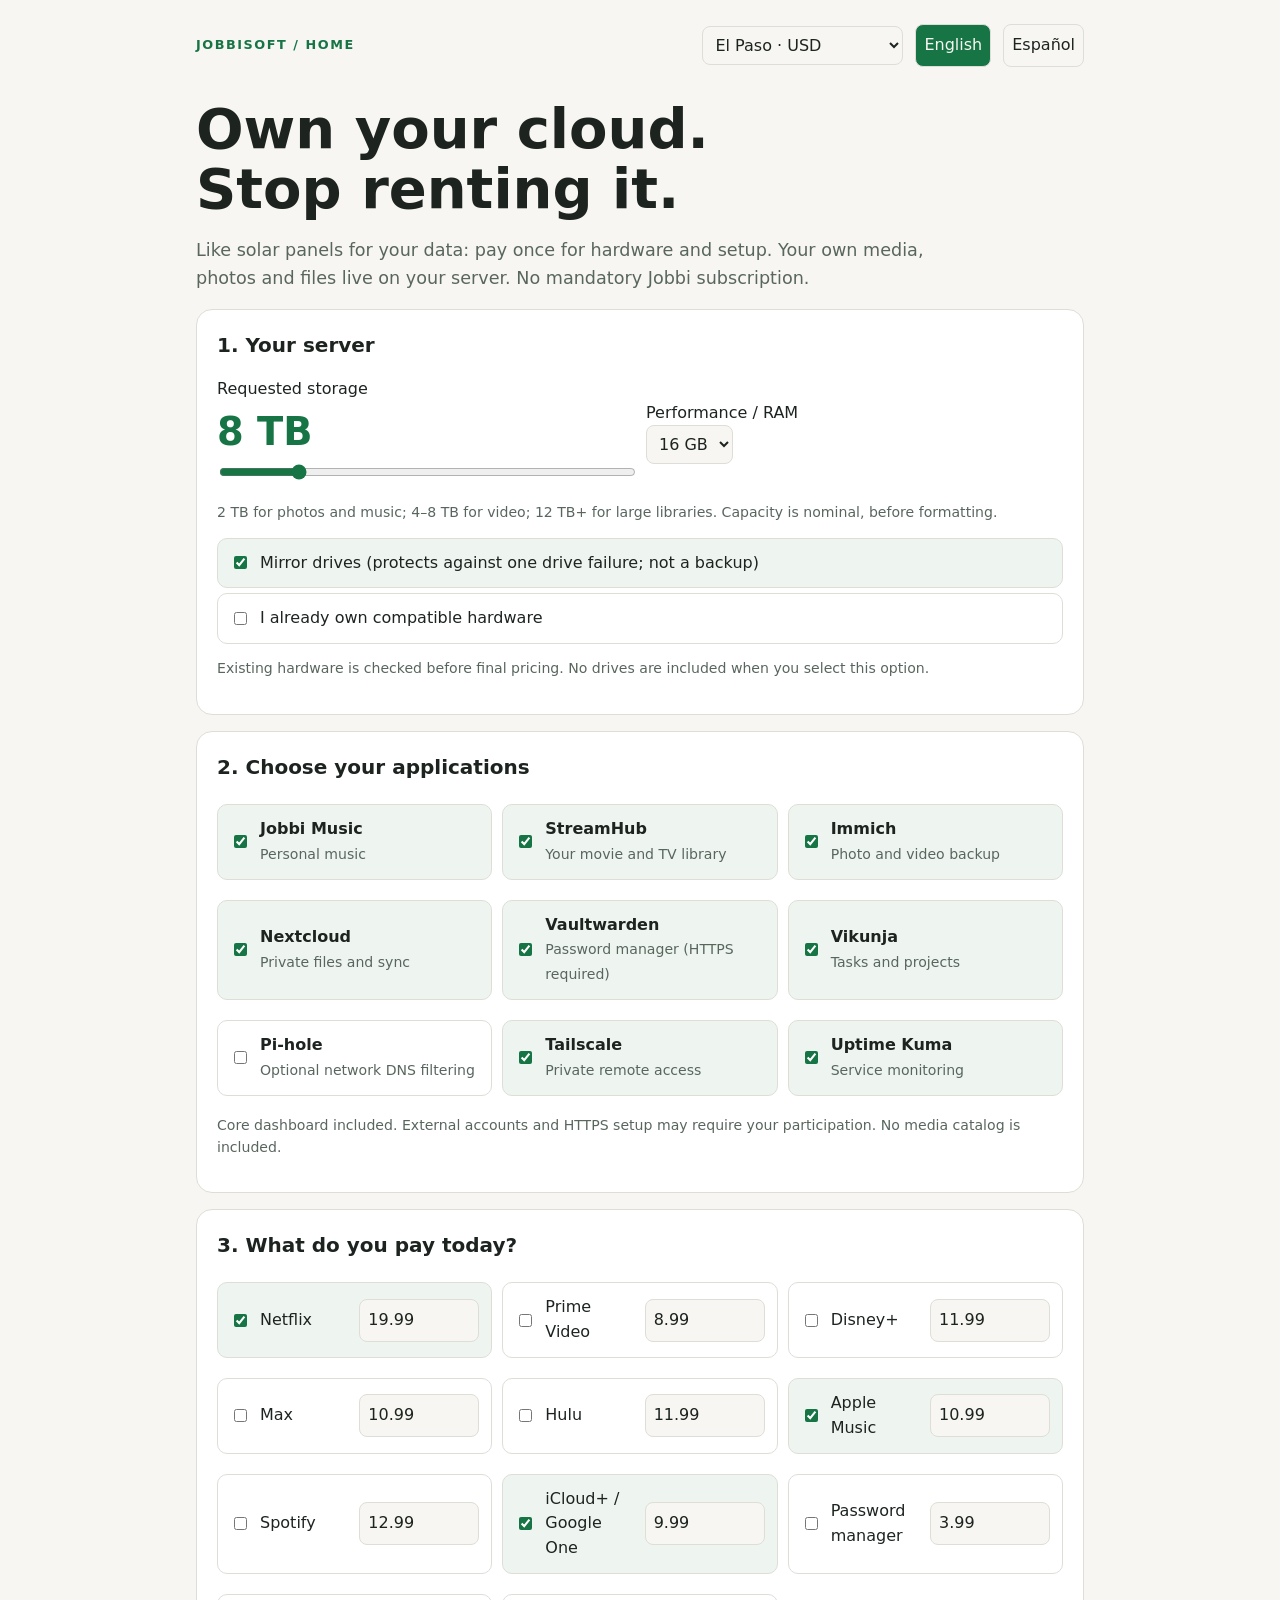
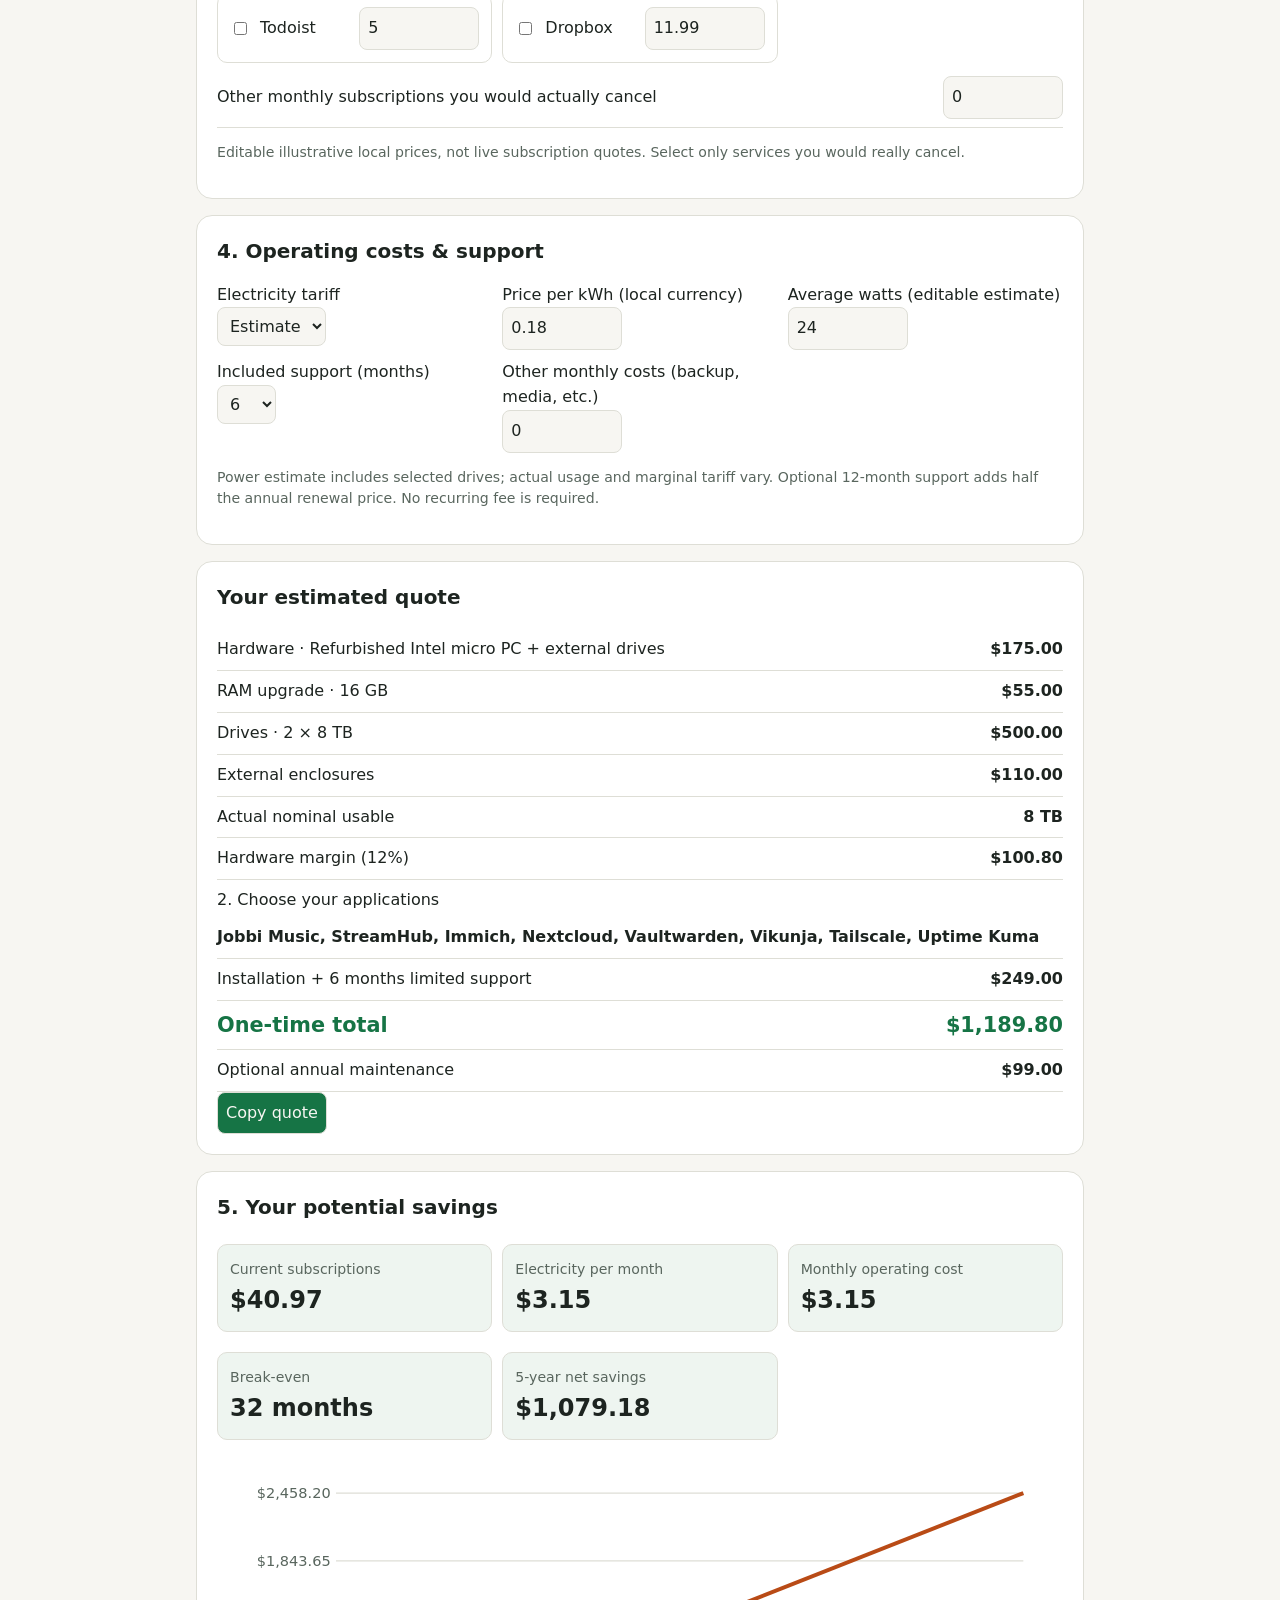
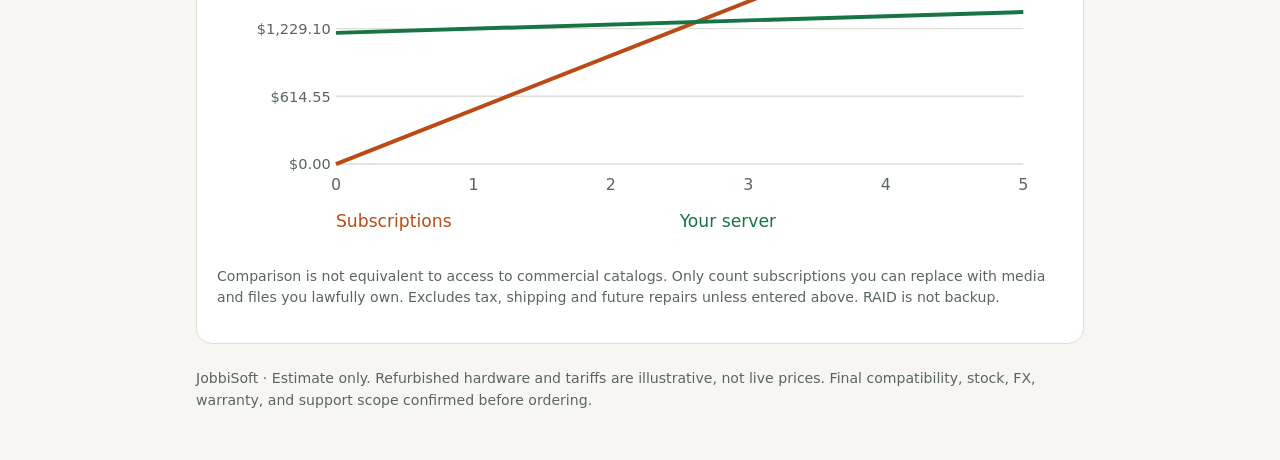
==== quote/index.html @ 520dc48c "Add regional quote site, isolated customer appliance, dashboard and handoff tooling" ====
<!doctype html>
<html lang="en"><head><meta charset="utf-8"><meta name="viewport" content="width=device-width,initial-scale=1,viewport-fit=cover"><title>Jobbi Home — Instant Quote</title><link rel="stylesheet" href="style.css"><script defer src="app.js"></script></head>
<body><main><header><strong>JOBBISOFT / HOME</strong><div class="controls"><select id="region" aria-label="Market"><option value="US">El Paso · USD</option><option value="MX">Ciudad Juárez · MXN</option></select><button id="en">English</button><button id="es">Español</button></div></header>
<h1 data-t="hero"></h1><p class="lead" data-t="lead"></p>
<section><h2 data-t="hardware"></h2><div class="split"><label><span data-t="storage"></span><strong id="capacity" class="big"></strong><input id="tb" type="range" min="1" max="40" value="8"></label><label><span data-t="performance"></span><select id="ram"><option value="8">8 GB</option><option value="16" selected>16 GB</option><option value="32">32 GB</option></select></label></div><p class="muted" data-t="guide"></p><label class="option"><input type="checkbox" id="mirror" checked><span data-t="mirror"></span></label><label class="option"><input type="checkbox" id="own"><span data-t="own"></span></label><p class="muted" data-t="ownNote"></p></section>
<section><h2 data-t="apps"></h2><div id="apps" class="grid"></div><p class="muted" data-t="appsNote"></p></section>
<section><h2 data-t="bills"></h2><div id="subs" class="grid"></div><label class="row"><span data-t="other"></span><input id="other" type="number" min="0" step="0.01" value="0"></label><p class="muted" data-t="billNote"></p></section>
<section><h2 data-t="costs"></h2><div class="grid"><label><span data-t="tariff"></span><select id="tier"></select></label><label><span data-t="rate"></span><input id="rate" type="number" min="0" max="100" step="0.001"></label><label><span data-t="power"></span><input id="watts" type="number" min="1" max="1000" step="1"></label><label><span data-t="support"></span><select id="support"><option value="6">6</option><option value="12">12</option></select></label><label><span data-t="extra"></span><input id="extra" type="number" min="0" step="0.01" value="0"></label></div><p class="muted" data-t="costNote"></p></section>
<section><h2 data-t="quote"></h2><div id="quote"></div><button id="copy" data-t="copy"></button><span id="copyStatus" role="status"></span></section>
<section><h2 data-t="savings"></h2><div id="stats" class="grid"></div><svg id="chart" viewBox="0 0 640 290" role="img" aria-label="Five year cost comparison"></svg><p class="muted" data-t="disclaimer"></p></section>
<footer data-t="footer"></footer></main></body></html>
---- quote/style.css ----
:root{color-scheme:light dark;--bg:#f7f6f2;--card:#fff;--ink:#1d2420;--muted:#59665e;--accent:#167445;--line:#deded6;--soft:#eef5f0;--orange:#b94b16}@media(prefers-color-scheme:dark){:root{--bg:#121815;--card:#1b231f;--ink:#e9efe9;--muted:#a5b2a9;--accent:#4ade80;--line:#344039;--soft:#202b25;--orange:#fb923c}}*{box-sizing:border-box}body{margin:0;background:var(--bg);color:var(--ink);font:16px/1.55 system-ui,sans-serif}main{max-width:920px;margin:auto;padding:24px 16px 48px}header,.controls,.row,.split{display:flex;align-items:center;justify-content:space-between;gap:12px;flex-wrap:wrap}header strong{font-size:.8rem;letter-spacing:.12em;color:var(--accent)}h1{font-size:clamp(2.2rem,6vw,3.5rem);line-height:1.08;margin:32px 0 12px;max-width:650px}h2{font-size:1.25rem;margin:0 0 16px}.lead{font-size:1.1rem;max-width:65ch;color:var(--muted)}section{background:var(--card);border:1px solid var(--line);border-radius:16px;margin:16px 0;padding:20px}.grid{display:grid;grid-template-columns:repeat(auto-fit,minmax(min(100%,235px),1fr));gap:10px}.split>label{flex:1;min-width:180px}label>span:first-child{display:block}.option,.stat{display:flex;gap:10px;align-items:center;padding:12px;border:1px solid var(--line);border-radius:10px;margin:5px 0}.option:has(input:checked),.stat{background:var(--soft)}.option div{flex:1}.stat{display:block}.stat strong{display:block;font-size:1.5rem}.muted,footer,small{color:var(--muted);font-size:.88rem}.big{display:block;font-size:2.4rem;color:var(--accent)}input,select,button{font:inherit;accent-color:var(--accent)}input[type=range]{width:100%}input[type=number],select,button{border:1px solid var(--line);border-radius:8px;background:var(--bg);color:var(--ink);padding:8px;max-width:100%}input[type=number]{width:120px}button{cursor:pointer}button[aria-pressed=true],#copy{background:var(--accent);color:var(--bg)}.row{padding:8px 0;border-bottom:1px solid var(--line)}.row span{flex:1}.total{font-size:1.3rem;font-weight:700;color:var(--accent)}svg{width:100%;height:auto;margin-top:15px}footer{margin-top:24px}#copyStatus{margin-left:8px} @media(max-width:480px){section{padding:15px}.controls{gap:5px}input[type=number]{width:100px}}
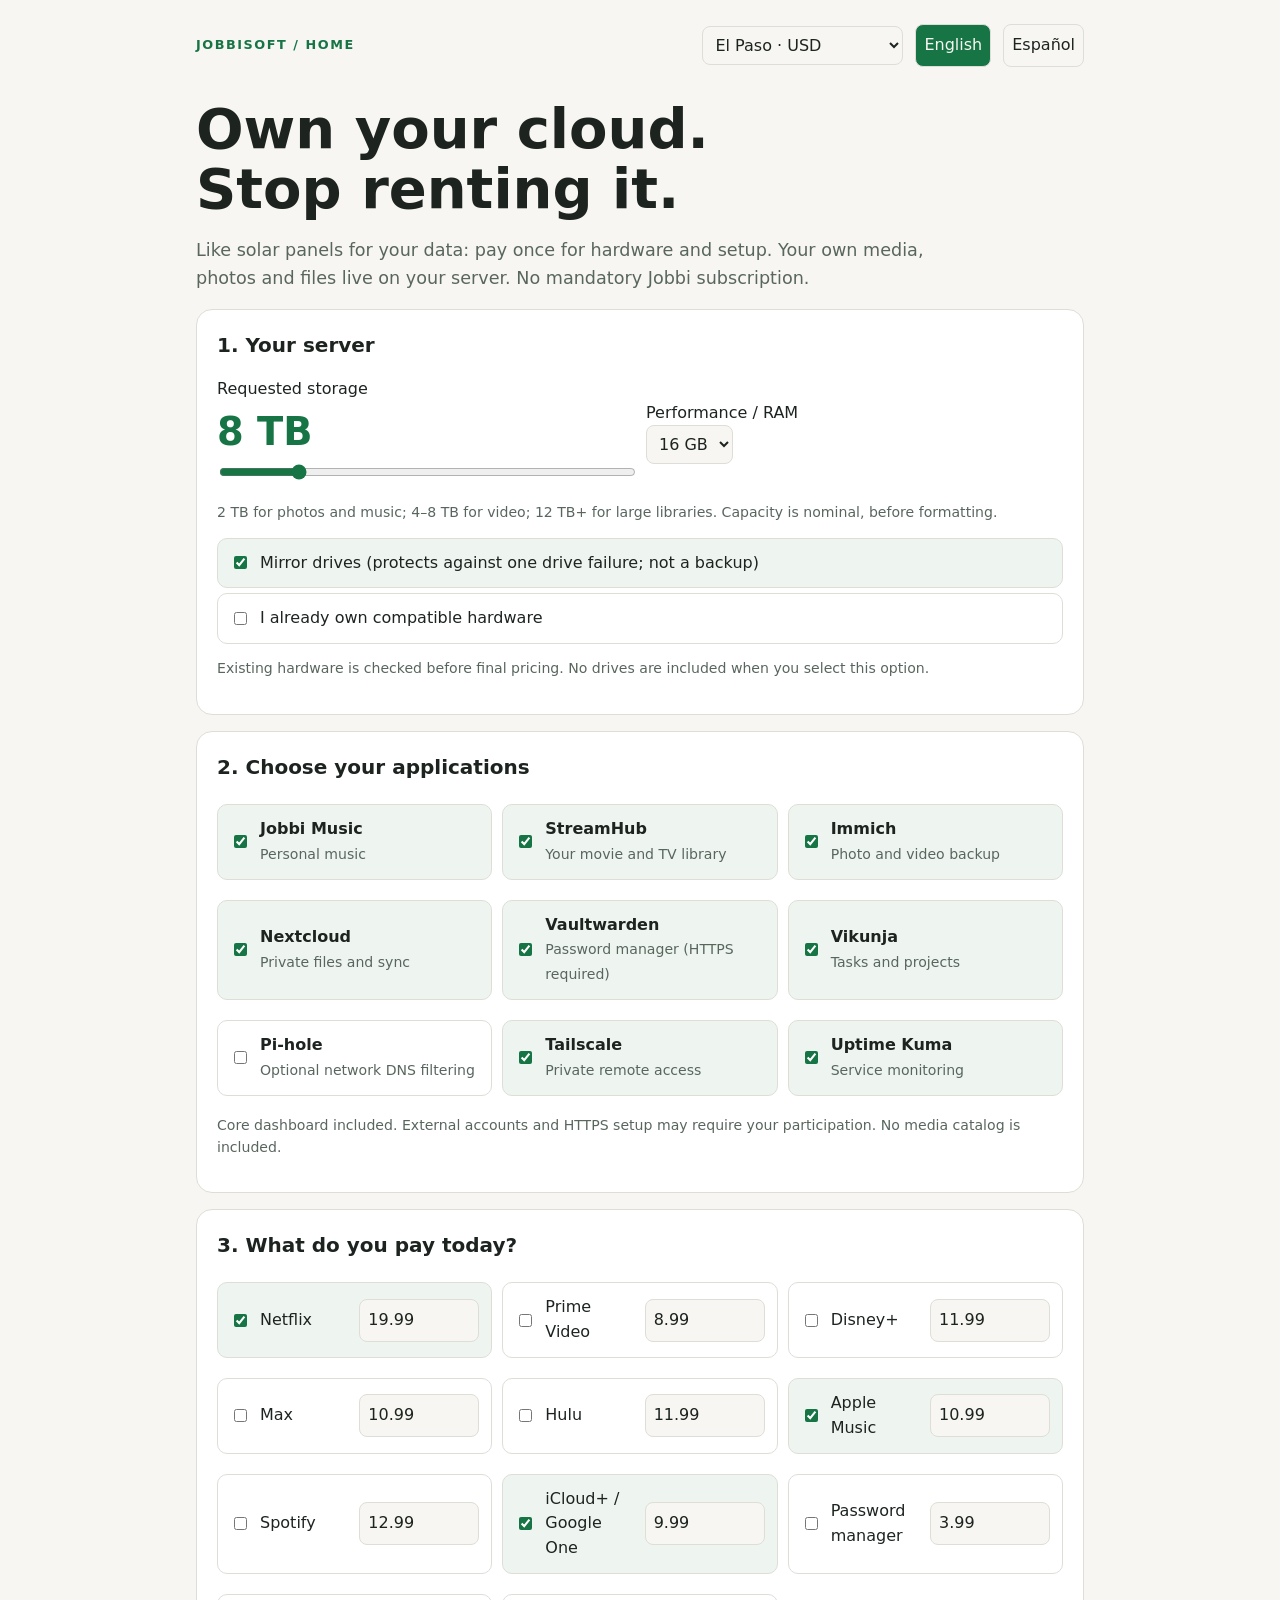
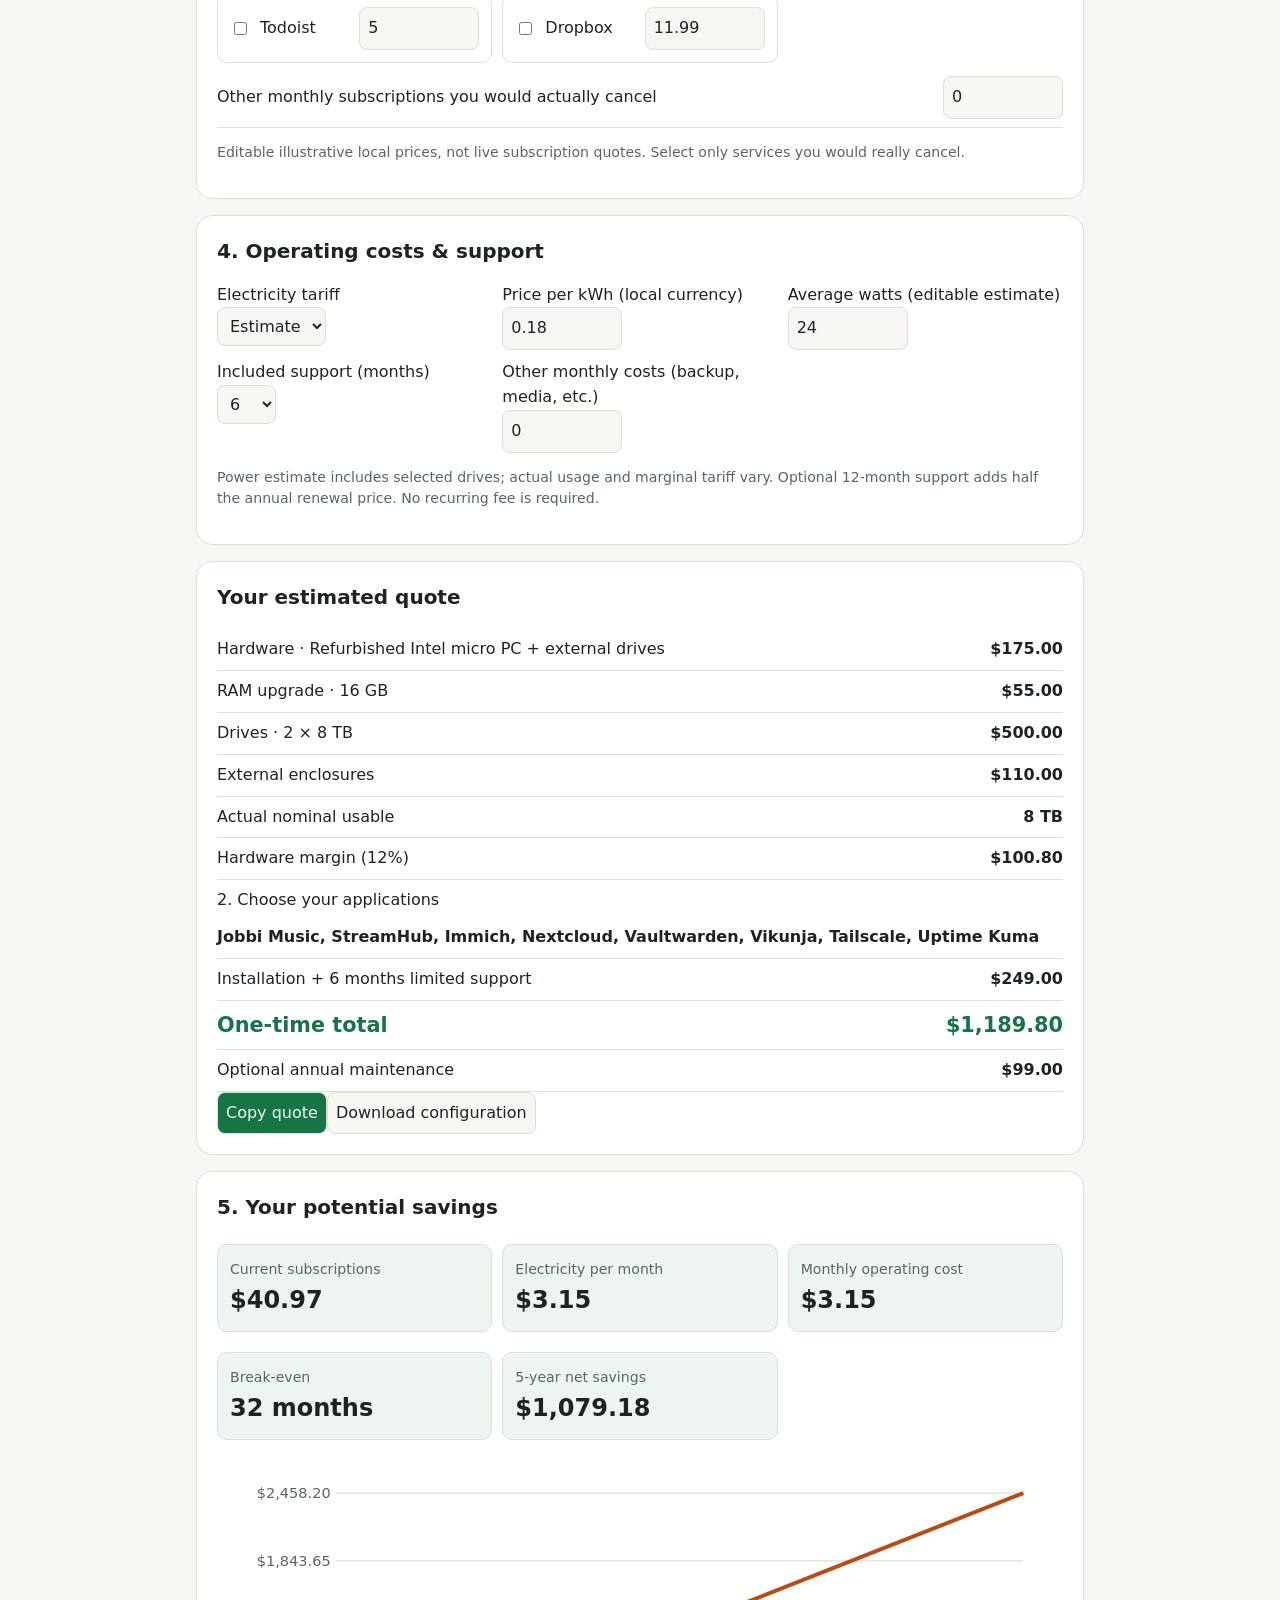
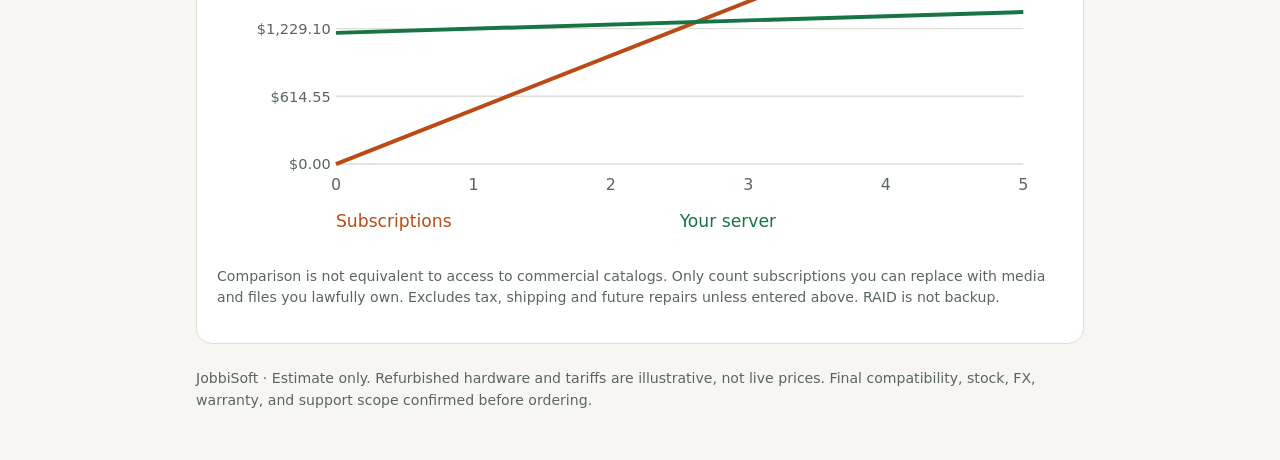
==== commit 39cd52db: "Connect quote selections to provisioning and isolate dashboard metrics" ====
--- a/quote/index.html
+++ b/quote/index.html
@@ -6,6 +6,6 @@
 <section><h2 data-t="apps"></h2><div id="apps" class="grid"></div><p class="muted" data-t="appsNote"></p></section>
 <section><h2 data-t="bills"></h2><div id="subs" class="grid"></div><label class="row"><span data-t="other"></span><input id="other" type="number" min="0" step="0.01" value="0"></label><p class="muted" data-t="billNote"></p></section>
 <section><h2 data-t="costs"></h2><div class="grid"><label><span data-t="tariff"></span><select id="tier"></select></label><label><span data-t="rate"></span><input id="rate" type="number" min="0" max="100" step="0.001"></label><label><span data-t="power"></span><input id="watts" type="number" min="1" max="1000" step="1"></label><label><span data-t="support"></span><select id="support"><option value="6">6</option><option value="12">12</option></select></label><label><span data-t="extra"></span><input id="extra" type="number" min="0" step="0.01" value="0"></label></div><p class="muted" data-t="costNote"></p></section>
-<section><h2 data-t="quote"></h2><div id="quote"></div><button id="copy" data-t="copy"></button><span id="copyStatus" role="status"></span></section>
+<section><h2 data-t="quote"></h2><div id="quote"></div><button id="copy" data-t="copy"></button><button id="export"></button><span id="copyStatus" role="status"></span></section>
 <section><h2 data-t="savings"></h2><div id="stats" class="grid"></div><svg id="chart" viewBox="0 0 640 290" role="img" aria-label="Five year cost comparison"></svg><p class="muted" data-t="disclaimer"></p></section>
 <footer data-t="footer"></footer></main></body></html>
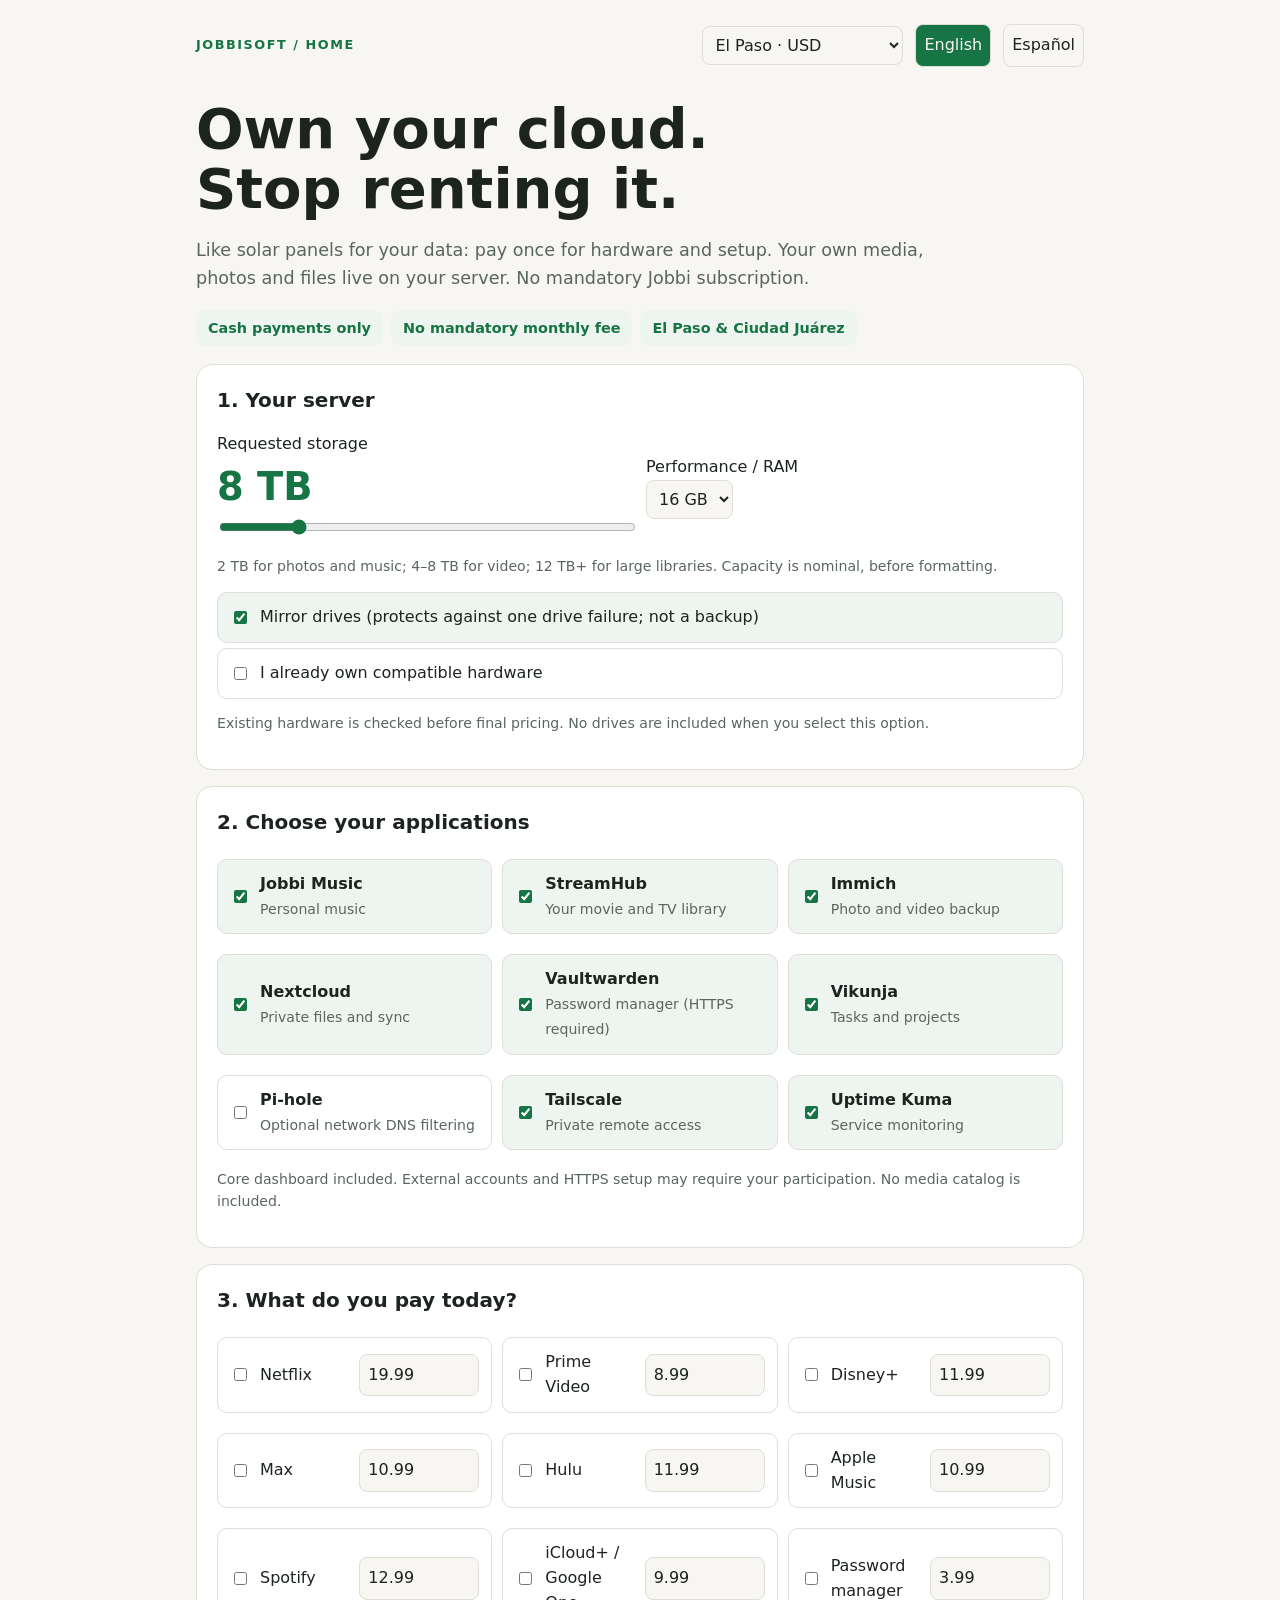
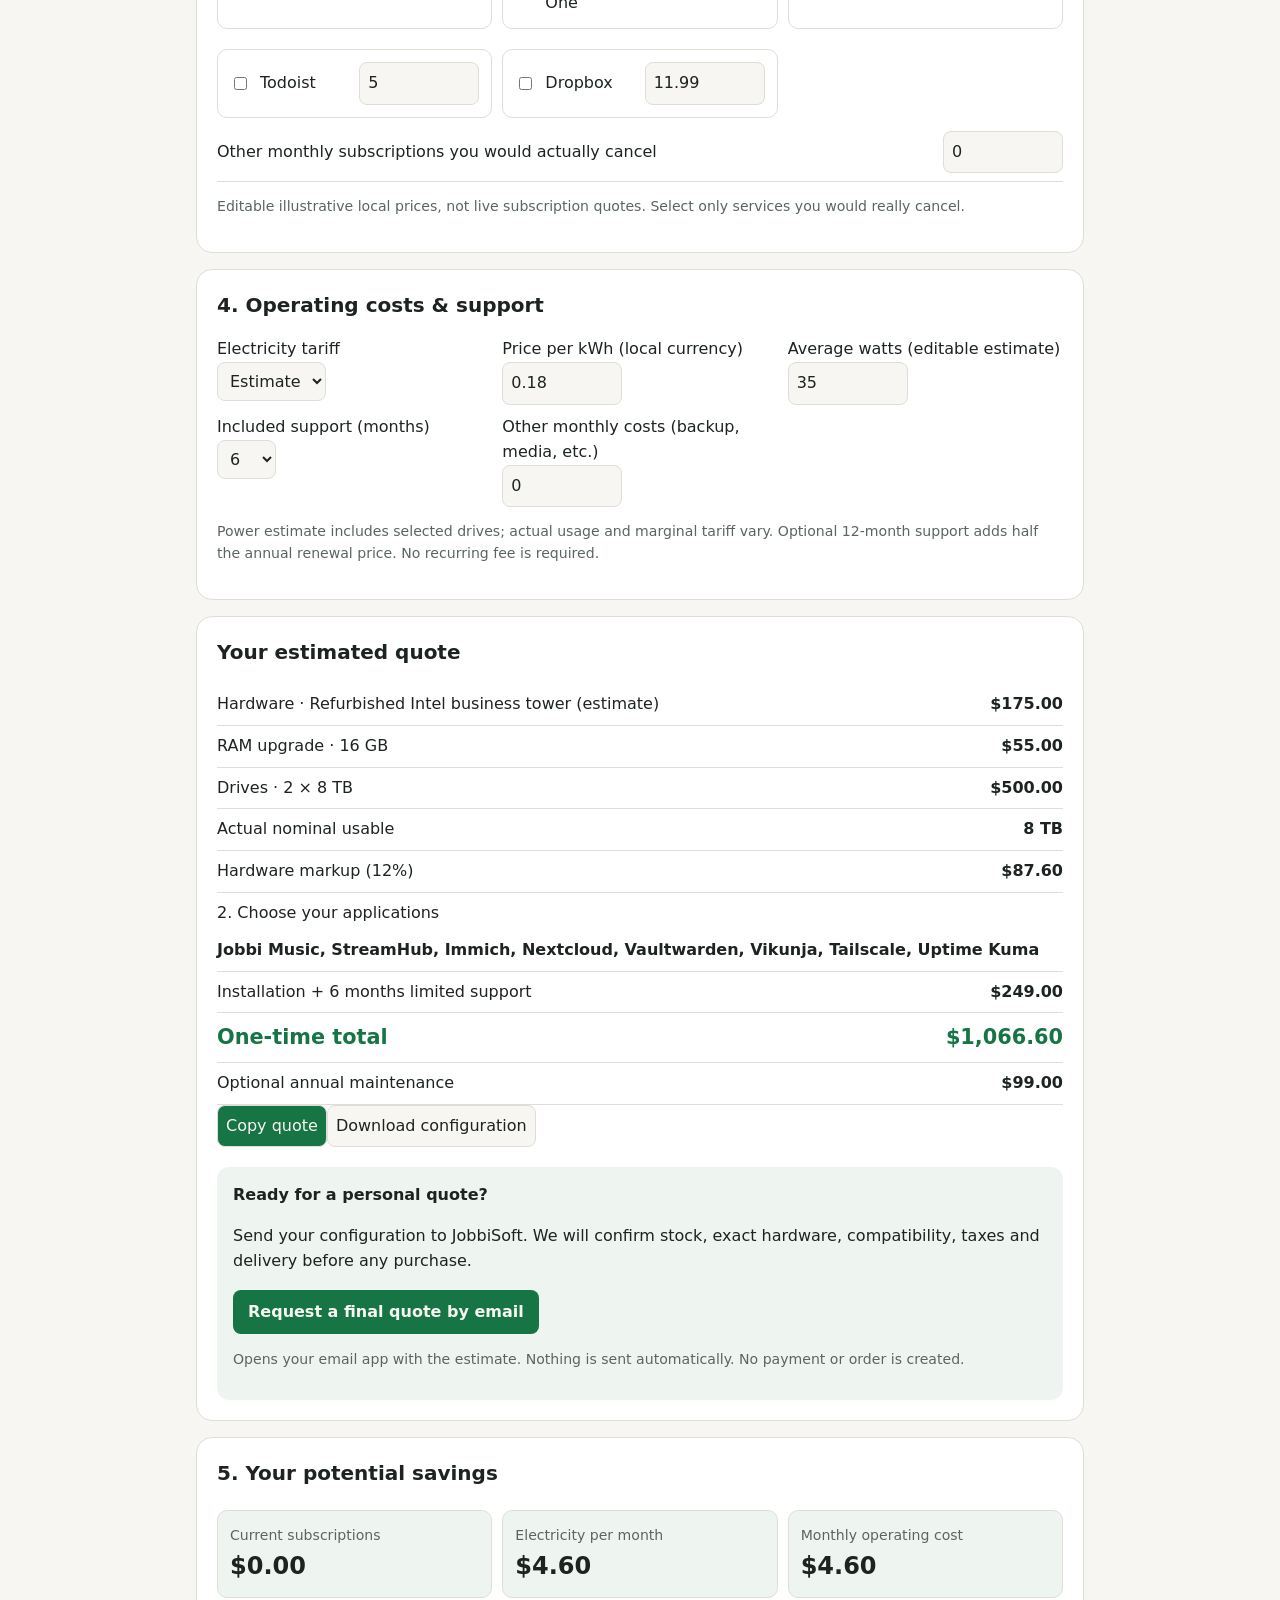
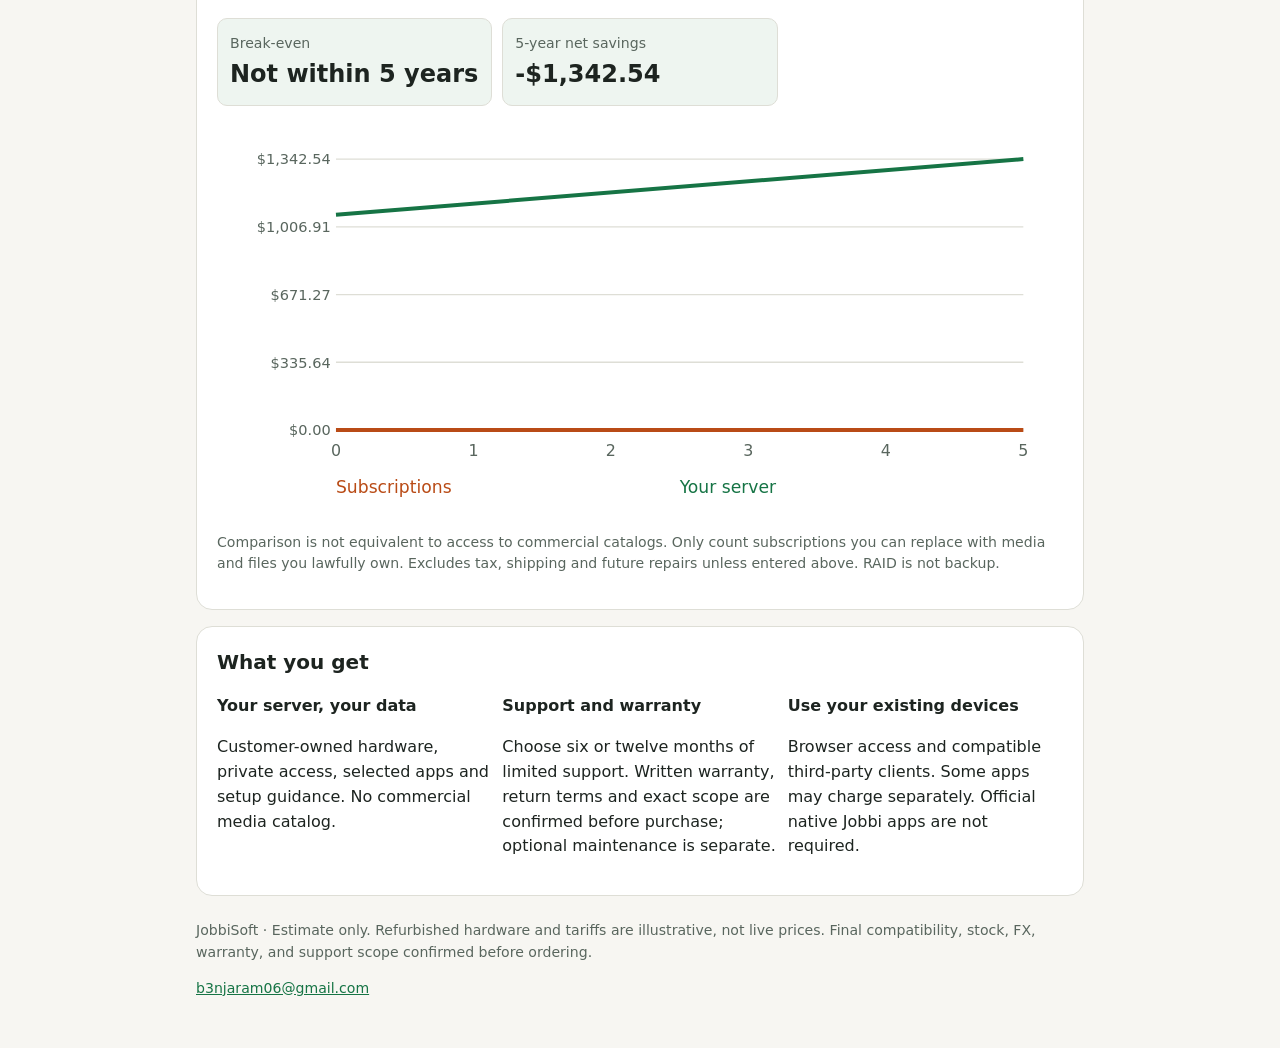
==== commit 67e67f75: "Prepare public consumer quote for cash-only launch and email inquiries" ====
--- a/quote/index.html
+++ b/quote/index.html
@@ -1,11 +1,11 @@
 <!doctype html>
 <html lang="en"><head><meta charset="utf-8"><meta name="viewport" content="width=device-width,initial-scale=1,viewport-fit=cover"><title>Jobbi Home — Instant Quote</title><link rel="stylesheet" href="style.css"><script defer src="app.js"></script></head>
 <body><main><header><strong>JOBBISOFT / HOME</strong><div class="controls"><select id="region" aria-label="Market"><option value="US">El Paso · USD</option><option value="MX">Ciudad Juárez · MXN</option></select><button id="en">English</button><button id="es">Español</button></div></header>
-<h1 data-t="hero"></h1><p class="lead" data-t="lead"></p>
+<h1 data-t="hero"></h1><p class="lead" data-t="lead"></p><div class="promise"><span data-t="cashOnly"></span><span data-t="noMonthly"></span><span data-t="localService"></span></div>
 <section><h2 data-t="hardware"></h2><div class="split"><label><span data-t="storage"></span><strong id="capacity" class="big"></strong><input id="tb" type="range" min="1" max="40" value="8"></label><label><span data-t="performance"></span><select id="ram"><option value="8">8 GB</option><option value="16" selected>16 GB</option><option value="32">32 GB</option></select></label></div><p class="muted" data-t="guide"></p><label class="option"><input type="checkbox" id="mirror" checked><span data-t="mirror"></span></label><label class="option"><input type="checkbox" id="own"><span data-t="own"></span></label><p class="muted" data-t="ownNote"></p></section>
 <section><h2 data-t="apps"></h2><div id="apps" class="grid"></div><p class="muted" data-t="appsNote"></p></section>
 <section><h2 data-t="bills"></h2><div id="subs" class="grid"></div><label class="row"><span data-t="other"></span><input id="other" type="number" min="0" step="0.01" value="0"></label><p class="muted" data-t="billNote"></p></section>
 <section><h2 data-t="costs"></h2><div class="grid"><label><span data-t="tariff"></span><select id="tier"></select></label><label><span data-t="rate"></span><input id="rate" type="number" min="0" max="100" step="0.001"></label><label><span data-t="power"></span><input id="watts" type="number" min="1" max="1000" step="1"></label><label><span data-t="support"></span><select id="support"><option value="6">6</option><option value="12">12</option></select></label><label><span data-t="extra"></span><input id="extra" type="number" min="0" step="0.01" value="0"></label></div><p class="muted" data-t="costNote"></p></section>
-<section><h2 data-t="quote"></h2><div id="quote"></div><button id="copy" data-t="copy"></button><button id="export"></button><span id="copyStatus" role="status"></span></section>
+<section><h2 data-t="quote"></h2><div id="quote"></div><button id="copy" data-t="copy"></button><button id="export"></button><span id="copyStatus" role="status"></span><div class="contact"><h3 data-t="requestTitle"></h3><p data-t="requestNote"></p><a id="request" class="cta" href="mailto:b3njaram06@gmail.com" data-t="request"></a><p class="muted" data-t="requestPrivacy"></p></div></section>
 <section><h2 data-t="savings"></h2><div id="stats" class="grid"></div><svg id="chart" viewBox="0 0 640 290" role="img" aria-label="Five year cost comparison"></svg><p class="muted" data-t="disclaimer"></p></section>
-<footer data-t="footer"></footer></main></body></html>+<section><h2 data-t="included"></h2><div class="grid"><div><h3 data-t="ownershipTitle"></h3><p data-t="ownershipNote"></p></div><div><h3 data-t="warrantyTitle"></h3><p data-t="warrantyNote"></p></div><div><h3 data-t="clientTitle"></h3><p data-t="clientNote"></p></div></div></section><footer><p data-t="footer"></p><a href="mailto:b3njaram06@gmail.com">b3njaram06@gmail.com</a></footer></main></body></html>
--- a/quote/style.css
+++ b/quote/style.css
@@ -1 +1,2 @@
-:root{color-scheme:light dark;--bg:#f7f6f2;--card:#fff;--ink:#1d2420;--muted:#59665e;--accent:#167445;--line:#deded6;--soft:#eef5f0;--orange:#b94b16}@media(prefers-color-scheme:dark){:root{--bg:#121815;--card:#1b231f;--ink:#e9efe9;--muted:#a5b2a9;--accent:#4ade80;--line:#344039;--soft:#202b25;--orange:#fb923c}}*{box-sizing:border-box}body{margin:0;background:var(--bg);color:var(--ink);font:16px/1.55 system-ui,sans-serif}main{max-width:920px;margin:auto;padding:24px 16px 48px}header,.controls,.row,.split{display:flex;align-items:center;justify-content:space-between;gap:12px;flex-wrap:wrap}header strong{font-size:.8rem;letter-spacing:.12em;color:var(--accent)}h1{font-size:clamp(2.2rem,6vw,3.5rem);line-height:1.08;margin:32px 0 12px;max-width:650px}h2{font-size:1.25rem;margin:0 0 16px}.lead{font-size:1.1rem;max-width:65ch;color:var(--muted)}section{background:var(--card);border:1px solid var(--line);border-radius:16px;margin:16px 0;padding:20px}.grid{display:grid;grid-template-columns:repeat(auto-fit,minmax(min(100%,235px),1fr));gap:10px}.split>label{flex:1;min-width:180px}label>span:first-child{display:block}.option,.stat{display:flex;gap:10px;align-items:center;padding:12px;border:1px solid var(--line);border-radius:10px;margin:5px 0}.option:has(input:checked),.stat{background:var(--soft)}.option div{flex:1}.stat{display:block}.stat strong{display:block;font-size:1.5rem}.muted,footer,small{color:var(--muted);font-size:.88rem}.big{display:block;font-size:2.4rem;color:var(--accent)}input,select,button{font:inherit;accent-color:var(--accent)}input[type=range]{width:100%}input[type=number],select,button{border:1px solid var(--line);border-radius:8px;background:var(--bg);color:var(--ink);padding:8px;max-width:100%}input[type=number]{width:120px}button{cursor:pointer}button[aria-pressed=true],#copy{background:var(--accent);color:var(--bg)}.row{padding:8px 0;border-bottom:1px solid var(--line)}.row span{flex:1}.total{font-size:1.3rem;font-weight:700;color:var(--accent)}svg{width:100%;height:auto;margin-top:15px}footer{margin-top:24px}#copyStatus{margin-left:8px} @media(max-width:480px){section{padding:15px}.controls{gap:5px}input[type=number]{width:100px}}+:root{color-scheme:light dark;--bg:#f7f6f2;--card:#fff;--ink:#1d2420;--muted:#59665e;--accent:#167445;--line:#deded6;--soft:#eef5f0;--orange:#b94b16}@media(prefers-color-scheme:dark){:root{--bg:#121815;--card:#1b231f;--ink:#e9efe9;--muted:#a5b2a9;--accent:#4ade80;--line:#344039;--soft:#202b25;--orange:#fb923c}}*{box-sizing:border-box}body{margin:0;background:var(--bg);color:var(--ink);font:16px/1.55 system-ui,sans-serif}main{max-width:920px;margin:auto;padding:24px 16px 48px}header,.controls,.row,.split{display:flex;align-items:center;justify-content:space-between;gap:12px;flex-wrap:wrap}header strong{font-size:.8rem;letter-spacing:.12em;color:var(--accent)}h1{font-size:clamp(2.2rem,6vw,3.5rem);line-height:1.08;margin:32px 0 12px;max-width:650px}h2{font-size:1.25rem;margin:0 0 16px}.lead{font-size:1.1rem;max-width:65ch;color:var(--muted)}section{background:var(--card);border:1px solid var(--line);border-radius:16px;margin:16px 0;padding:20px}.grid{display:grid;grid-template-columns:repeat(auto-fit,minmax(min(100%,235px),1fr));gap:10px}.split>label{flex:1;min-width:180px}label>span:first-child{display:block}.option,.stat{display:flex;gap:10px;align-items:center;padding:12px;border:1px solid var(--line);border-radius:10px;margin:5px 0}.option:has(input:checked),.stat{background:var(--soft)}.option div{flex:1}.stat{display:block}.stat strong{display:block;font-size:1.5rem}.muted,footer,small{color:var(--muted);font-size:.88rem}.big{display:block;font-size:2.4rem;color:var(--accent)}input,select,button{font:inherit;accent-color:var(--accent)}input[type=range]{width:100%}input[type=number],select,button{border:1px solid var(--line);border-radius:8px;background:var(--bg);color:var(--ink);padding:8px;max-width:100%}input[type=number]{width:120px}button{cursor:pointer}button[aria-pressed=true],#copy{background:var(--accent);color:var(--bg)}.row{padding:8px 0;border-bottom:1px solid var(--line)}.row span{flex:1}.total{font-size:1.3rem;font-weight:700;color:var(--accent)}svg{width:100%;height:auto;margin-top:15px}footer{margin-top:24px}#copyStatus{margin-left:8px} @media(max-width:480px){section{padding:15px}.controls{gap:5px}input[type=number]{width:100px}}
+.promise{display:flex;flex-wrap:wrap;gap:8px;margin:18px 0}.promise span{padding:7px 12px;background:var(--soft);border-radius:9px;color:var(--accent);font-size:.9rem;font-weight:600}.contact{margin-top:20px;padding:16px;background:var(--soft);border-radius:12px}.contact h3,section h3{margin:0 0 8px;font-size:1rem}.cta{display:inline-block;padding:10px 15px;border-radius:8px;background:var(--accent);color:var(--bg);font-weight:600;text-decoration:none}footer a{color:var(--accent)}
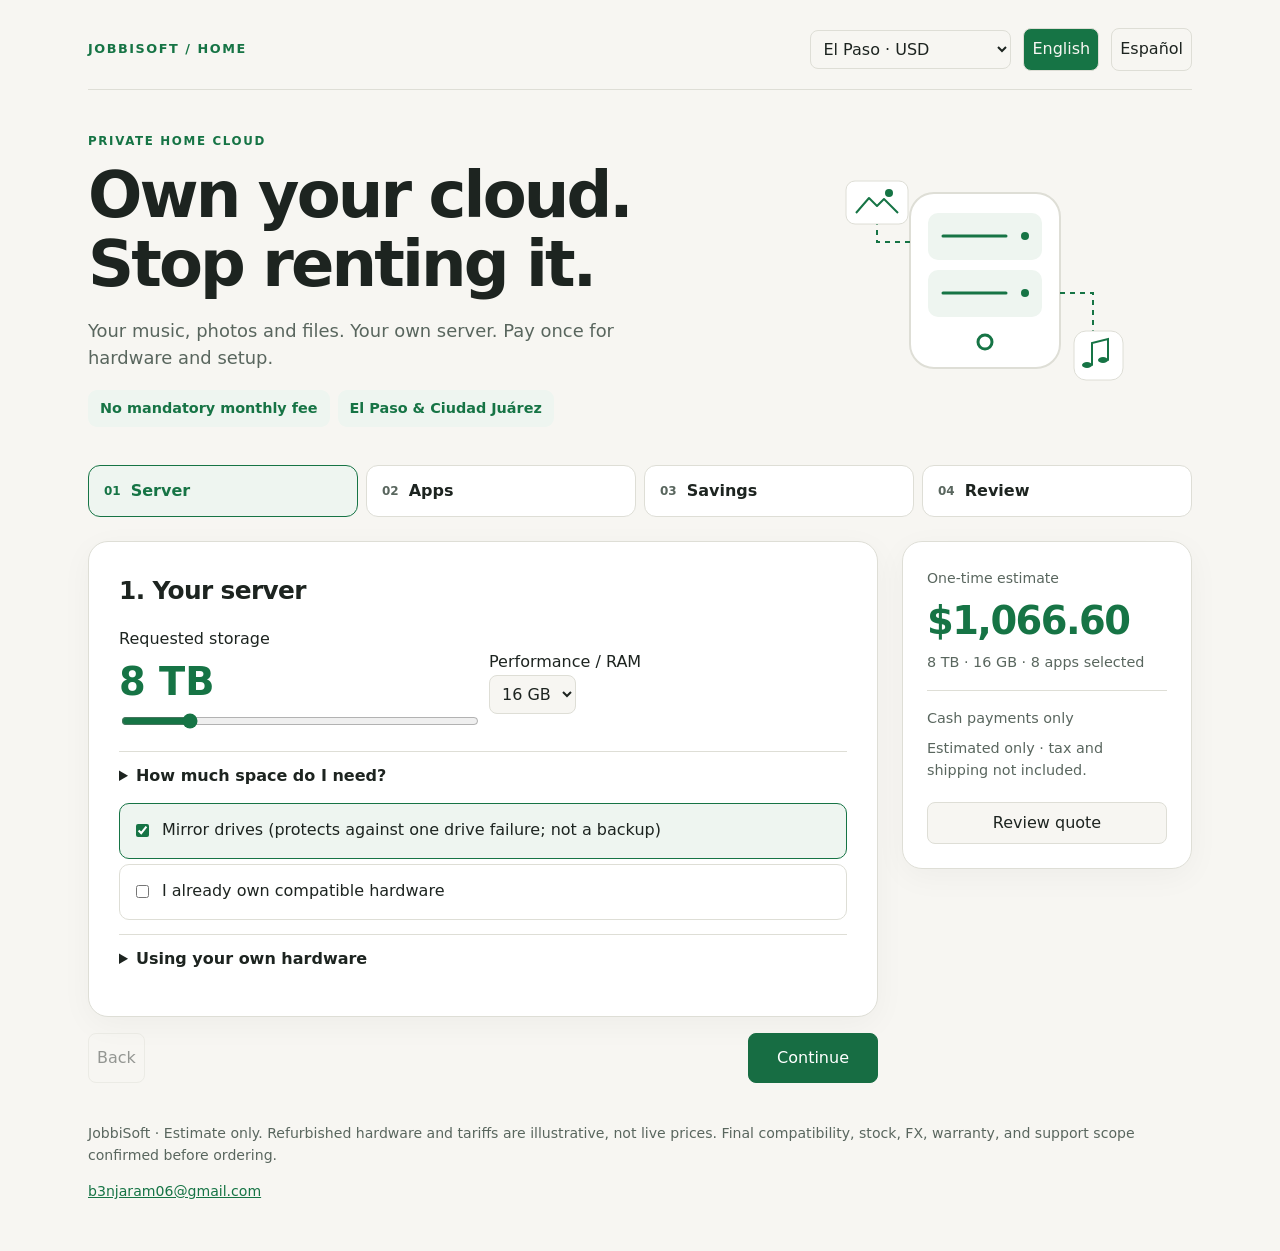
==== commit ba2f2b4d: "Redesign guided consumer quote and private workspace with responsive navigation" ====
--- a/quote/index.html
+++ b/quote/index.html
@@ -1,11 +1,12 @@
 <!doctype html>
 <html lang="en"><head><meta charset="utf-8"><meta name="viewport" content="width=device-width,initial-scale=1,viewport-fit=cover"><title>Jobbi Home — Instant Quote</title><link rel="stylesheet" href="style.css"><script defer src="app.js"></script></head>
 <body><main><header><strong>JOBBISOFT / HOME</strong><div class="controls"><select id="region" aria-label="Market"><option value="US">El Paso · USD</option><option value="MX">Ciudad Juárez · MXN</option></select><button id="en">English</button><button id="es">Español</button></div></header>
-<h1 data-t="hero"></h1><p class="lead" data-t="lead"></p><div class="promise"><span data-t="cashOnly"></span><span data-t="noMonthly"></span><span data-t="localService"></span></div>
-<section><h2 data-t="hardware"></h2><div class="split"><label><span data-t="storage"></span><strong id="capacity" class="big"></strong><input id="tb" type="range" min="1" max="40" value="8"></label><label><span data-t="performance"></span><select id="ram"><option value="8">8 GB</option><option value="16" selected>16 GB</option><option value="32">32 GB</option></select></label></div><p class="muted" data-t="guide"></p><label class="option"><input type="checkbox" id="mirror" checked><span data-t="mirror"></span></label><label class="option"><input type="checkbox" id="own"><span data-t="own"></span></label><p class="muted" data-t="ownNote"></p></section>
-<section><h2 data-t="apps"></h2><div id="apps" class="grid"></div><p class="muted" data-t="appsNote"></p></section>
-<section><h2 data-t="bills"></h2><div id="subs" class="grid"></div><label class="row"><span data-t="other"></span><input id="other" type="number" min="0" step="0.01" value="0"></label><p class="muted" data-t="billNote"></p></section>
-<section><h2 data-t="costs"></h2><div class="grid"><label><span data-t="tariff"></span><select id="tier"></select></label><label><span data-t="rate"></span><input id="rate" type="number" min="0" max="100" step="0.001"></label><label><span data-t="power"></span><input id="watts" type="number" min="1" max="1000" step="1"></label><label><span data-t="support"></span><select id="support"><option value="6">6</option><option value="12">12</option></select></label><label><span data-t="extra"></span><input id="extra" type="number" min="0" step="0.01" value="0"></label></div><p class="muted" data-t="costNote"></p></section>
-<section><h2 data-t="quote"></h2><div id="quote"></div><button id="copy" data-t="copy"></button><button id="export"></button><span id="copyStatus" role="status"></span><div class="contact"><h3 data-t="requestTitle"></h3><p data-t="requestNote"></p><a id="request" class="cta" href="mailto:b3njaram06@gmail.com" data-t="request"></a><p class="muted" data-t="requestPrivacy"></p></div></section>
-<section><h2 data-t="savings"></h2><div id="stats" class="grid"></div><svg id="chart" viewBox="0 0 640 290" role="img" aria-label="Five year cost comparison"></svg><p class="muted" data-t="disclaimer"></p></section>
-<section><h2 data-t="included"></h2><div class="grid"><div><h3 data-t="ownershipTitle"></h3><p data-t="ownershipNote"></p></div><div><h3 data-t="warrantyTitle"></h3><p data-t="warrantyNote"></p></div><div><h3 data-t="clientTitle"></h3><p data-t="clientNote"></p></div></div></section><footer><p data-t="footer"></p><a href="mailto:b3njaram06@gmail.com">b3njaram06@gmail.com</a></footer></main></body></html>+<div class="hero"><div><span class="eyebrow" data-t="privateCloud"></span><h1 data-t="hero"></h1><p class="lead" data-t="leadShort"></p><div class="promise"><span data-t="noMonthly"></span><span data-t="localService"></span></div></div><div class="hero-art" aria-hidden="true"><svg viewBox="0 0 320 240" fill="none"><rect x="85" y="36" width="150" height="175" rx="24" fill="var(--card)" stroke="var(--line)" stroke-width="2"/><rect x="103" y="56" width="114" height="47" rx="10" fill="var(--soft)"/><rect x="103" y="113" width="114" height="47" rx="10" fill="var(--soft)"/><path d="M118 79h63m-63 57h63" stroke="var(--accent)" stroke-width="3" stroke-linecap="round"/><circle cx="200" cy="79" r="4" fill="var(--accent)"/><circle cx="200" cy="136" r="4" fill="var(--accent)"/><circle cx="160" cy="185" r="7" stroke="var(--accent)" stroke-width="3"/><path d="M85 85H52v-22m183 73h33v40" stroke="var(--accent)" stroke-width="2" stroke-dasharray="5 5"/><rect x="21" y="24" width="62" height="43" rx="9" fill="var(--card)" stroke="var(--line)"/><path d="m31 56 13-15 8 8 7-7 14 14" stroke="var(--accent)" stroke-width="2" stroke-linejoin="round"/><circle cx="64" cy="36" r="4" fill="var(--accent)"/><rect x="249" y="174" width="49" height="49" rx="12" fill="var(--card)" stroke="var(--line)"/><path d="M267 208v-22l16-4v21" stroke="var(--accent)" stroke-width="2" stroke-linecap="round"/><ellipse cx="262" cy="208" rx="5" ry="3" fill="var(--accent)"/><ellipse cx="278" cy="203" rx="5" ry="3" fill="var(--accent)"/></svg></div></div>
+<nav class="steps" aria-label="Configuration"><button type="button" data-step="0"><span>01</span><span data-t="stepHardware"></span></button><button type="button" data-step="1"><span>02</span><span data-t="stepApps"></span></button><button type="button" data-step="2"><span>03</span><span data-t="stepSavings"></span></button><button type="button" data-step="3"><span>04</span><span data-t="stepReview"></span></button></nav><div class="wizard-layout"><div class="wizard-pages">
+<section class="page" data-page="0"><h2 data-t="hardware"></h2><div class="split"><label><span data-t="storage"></span><strong id="capacity" class="big"></strong><input id="tb" type="range" min="1" max="40" value="8"></label><label><span data-t="performance"></span><select id="ram"><option value="8">8 GB</option><option value="16" selected>16 GB</option><option value="32">32 GB</option></select></label></div><details><summary data-t="storageHelp"></summary><p class="muted" data-t="guide"></p></details><label class="option"><input type="checkbox" id="mirror" checked><span data-t="mirror"></span></label><label class="option"><input type="checkbox" id="own"><span data-t="own"></span></label><details><summary data-t="hardwareHelp"></summary><p class="muted" data-t="ownNote"></p></details></section>
+<section class="page" data-page="1"><h2 data-t="apps"></h2><div id="apps" class="grid"></div><details><summary data-t="appHelp"></summary><p class="muted" data-t="appsNote"></p></details></section>
+<section class="page" data-page="2"><h2 data-t="bills"></h2><div id="subs" class="grid"></div><label class="row"><span data-t="other"></span><input id="other" type="number" min="0" step="0.01" value="0"></label><p class="muted" data-t="billShort"></p><details><summary data-t="detailsLabel"></summary><p class="muted" data-t="billNote"></p></details></section>
+<section class="page" data-page="2"><h2 data-t="costs"></h2><label class="support-choice"><span data-t="support"></span><select id="support"><option value="6">6</option><option value="12">12</option></select></label><details><summary data-t="advancedCosts"></summary><div class="grid"><label><span data-t="tariff"></span><select id="tier"></select></label><label><span data-t="rate"></span><input id="rate" type="number" min="0" max="100" step="0.001"></label><label><span data-t="power"></span><input id="watts" type="number" min="1" max="1000" step="1"></label><label><span data-t="extra"></span><input id="extra" type="number" min="0" step="0.01" value="0"></label></div><p class="muted" data-t="costNote"></p></details></section>
+<section class="page" data-page="3"><h2 data-t="quote"></h2><div class="review-total"><small data-t="total"></small><strong id="reviewPrice">—</strong></div><details><summary data-t="breakdown"></summary><div id="quote"></div></details><button id="copy" data-t="copy"></button><button id="export"></button><span id="copyStatus" role="status"></span><div class="contact"><h3 data-t="requestTitle"></h3><p data-t="requestShort"></p><a id="request" class="cta" href="mailto:b3njaram06@gmail.com" data-t="request"></a><p class="muted" data-t="requestPrivacy"></p></div></section>
+<section class="page" data-page="3"><h2 data-t="savings"></h2><div id="stats" class="grid"></div><svg id="chart" viewBox="0 0 640 290" role="img" aria-label="Five year cost comparison"></svg><details><summary data-t="assumptions"></summary><p class="muted" data-t="disclaimer"></p></details></section>
+<section class="page" data-page="3"><details><summary data-t="included"></summary><div class="grid"><div><h3 data-t="ownershipTitle"></h3><p data-t="ownershipNote"></p></div><div><h3 data-t="warrantyTitle"></h3><p data-t="warrantyNote"></p></div><div><h3 data-t="clientTitle"></h3><p data-t="clientNote"></p></div></div></details></section><div class="wizard-actions"><button type="button" id="previous" data-t="back"></button><button type="button" class="primary" id="next" data-t="continue"></button></div></div><aside class="live-card"><small data-t="estimateLabel"></small><strong id="livePrice">—</strong><p id="liveConfig"></p><div class="live-divider"></div><p data-t="cashOnly"></p><p data-t="estimateShort"></p><button type="button" id="reviewJump" data-t="reviewButton"></button></aside></div><footer><p data-t="footer"></p><a href="mailto:b3njaram06@gmail.com">b3njaram06@gmail.com</a></footer></main></body></html>
--- a/quote/style.css
+++ b/quote/style.css
@@ -1,2 +1,43 @@
 :root{color-scheme:light dark;--bg:#f7f6f2;--card:#fff;--ink:#1d2420;--muted:#59665e;--accent:#167445;--line:#deded6;--soft:#eef5f0;--orange:#b94b16}@media(prefers-color-scheme:dark){:root{--bg:#121815;--card:#1b231f;--ink:#e9efe9;--muted:#a5b2a9;--accent:#4ade80;--line:#344039;--soft:#202b25;--orange:#fb923c}}*{box-sizing:border-box}body{margin:0;background:var(--bg);color:var(--ink);font:16px/1.55 system-ui,sans-serif}main{max-width:920px;margin:auto;padding:24px 16px 48px}header,.controls,.row,.split{display:flex;align-items:center;justify-content:space-between;gap:12px;flex-wrap:wrap}header strong{font-size:.8rem;letter-spacing:.12em;color:var(--accent)}h1{font-size:clamp(2.2rem,6vw,3.5rem);line-height:1.08;margin:32px 0 12px;max-width:650px}h2{font-size:1.25rem;margin:0 0 16px}.lead{font-size:1.1rem;max-width:65ch;color:var(--muted)}section{background:var(--card);border:1px solid var(--line);border-radius:16px;margin:16px 0;padding:20px}.grid{display:grid;grid-template-columns:repeat(auto-fit,minmax(min(100%,235px),1fr));gap:10px}.split>label{flex:1;min-width:180px}label>span:first-child{display:block}.option,.stat{display:flex;gap:10px;align-items:center;padding:12px;border:1px solid var(--line);border-radius:10px;margin:5px 0}.option:has(input:checked),.stat{background:var(--soft)}.option div{flex:1}.stat{display:block}.stat strong{display:block;font-size:1.5rem}.muted,footer,small{color:var(--muted);font-size:.88rem}.big{display:block;font-size:2.4rem;color:var(--accent)}input,select,button{font:inherit;accent-color:var(--accent)}input[type=range]{width:100%}input[type=number],select,button{border:1px solid var(--line);border-radius:8px;background:var(--bg);color:var(--ink);padding:8px;max-width:100%}input[type=number]{width:120px}button{cursor:pointer}button[aria-pressed=true],#copy{background:var(--accent);color:var(--bg)}.row{padding:8px 0;border-bottom:1px solid var(--line)}.row span{flex:1}.total{font-size:1.3rem;font-weight:700;color:var(--accent)}svg{width:100%;height:auto;margin-top:15px}footer{margin-top:24px}#copyStatus{margin-left:8px} @media(max-width:480px){section{padding:15px}.controls{gap:5px}input[type=number]{width:100px}}
 .promise{display:flex;flex-wrap:wrap;gap:8px;margin:18px 0}.promise span{padding:7px 12px;background:var(--soft);border-radius:9px;color:var(--accent);font-size:.9rem;font-weight:600}.contact{margin-top:20px;padding:16px;background:var(--soft);border-radius:12px}.contact h3,section h3{margin:0 0 8px;font-size:1rem}.cta{display:inline-block;padding:10px 15px;border-radius:8px;background:var(--accent);color:var(--bg);font-weight:600;text-decoration:none}footer a{color:var(--accent)}
+
+/* Guided, responsive quote configuration. */
+:root{--shadow:0 8px 32px #14231b0a;--primary:#176d43;--on-primary:#fff}
+main{max-width:1200px;padding:28px clamp(16px,4vw,48px) 48px}
+header{padding-bottom:18px;border-bottom:1px solid var(--line)}
+.hero{display:grid;grid-template-columns:minmax(0,1.6fr) minmax(180px,1fr);align-items:center;gap:30px;padding:38px 0 22px}
+.hero h1{margin:8px 0 12px;letter-spacing:-.045em;font-size:clamp(2.1rem,5vw,4rem)}
+.eyebrow{font-size:.74rem;letter-spacing:.14em;font-weight:750;color:var(--accent)}
+.hero-art{max-width:320px;justify-self:center;width:100%}.hero-art svg{margin:0;display:block}
+.lead{max-width:47ch;font-size:1.12rem}.promise{margin-bottom:0}
+.steps{display:grid;grid-template-columns:repeat(4,minmax(0,1fr));gap:8px;margin:16px 0 24px;scroll-margin-top:12px}
+.steps button{display:flex;align-items:center;gap:10px;text-align:left;padding:13px 15px;border-radius:12px;background:var(--card);font-weight:650}
+.steps button span:first-child{font-size:.75rem;color:var(--muted);font-variant-numeric:tabular-nums}
+.steps button[aria-current=step]{background:var(--soft);border-color:var(--accent);color:var(--accent)}
+.steps button[aria-current=step] span:first-child{color:var(--accent)}
+.wizard-layout{display:grid;grid-template-columns:minmax(0,1fr) minmax(220px,290px);gap:24px;align-items:start}
+section{margin:0 0 16px;padding:clamp(18px,3vw,30px);box-shadow:var(--shadow);border-radius:20px}
+.page:not([hidden]){animation:arrive .25s ease-out}
+h2{font-size:1.55rem;letter-spacing:-.025em}
+.live-card{position:sticky;top:20px;padding:24px;background:var(--card);border:1px solid var(--line);border-radius:20px;box-shadow:var(--shadow)}
+.live-card>strong,.review-total strong{display:block;font-size:clamp(1.7rem,3vw,2.5rem);line-height:1.15;letter-spacing:-.04em;font-variant-numeric:tabular-nums;color:var(--accent);margin:8px 0}
+.live-card p{font-size:.9rem;color:var(--muted);margin:8px 0}.live-divider{border-top:1px solid var(--line);margin:16px 0}
+.live-card button{width:100%;margin-top:12px}.wizard-actions{display:flex;justify-content:space-between;gap:12px;margin:16px 0}
+button.primary,.cta,#copy{background:var(--primary);color:var(--on-primary);border-color:var(--primary)}
+button.primary{padding:12px 28px}.review-total{background:var(--soft);border-radius:14px;padding:18px;margin-bottom:14px}
+.option{min-height:56px;transition:background .15s,border-color .15s,transform .15s}
+.option:has(input:checked){border-color:var(--accent)}
+#apps{grid-template-columns:repeat(auto-fit,minmax(min(100%,220px),1fr))}
+#apps .option{min-height:100px;align-items:center;padding:14px}
+#apps .option small{display:block;line-height:1.4;margin-top:4px}#apps .option br{display:none}
+.app-icon{display:grid!important;place-items:center;flex:0 0 40px;height:40px;border-radius:12px;background:var(--soft);color:var(--accent);font-size:1.5rem;font-weight:700}
+#subs{grid-template-columns:1fr}#subs .option{margin:0}#subs input[type=number]{width:100px}
+details{margin:14px 0;color:var(--muted);border-top:1px solid var(--line);padding-top:12px}
+summary{font-weight:650;cursor:pointer;color:var(--ink)}
+details[open]>div{margin-top:12px}details p{margin-bottom:0}.support-choice{display:flex;justify-content:space-between;align-items:center;gap:12px}
+.stat{padding:16px}.contact{padding:20px}.contact .cta{margin-top:4px}.row b{text-align:right;overflow-wrap:anywhere}
+button{transition:background .15s,border-color .15s,transform .15s}button:active:not(:disabled){transform:translateY(1px)}button:disabled{opacity:.45;cursor:default}
+:focus-visible{outline:3px solid var(--accent);outline-offset:3px}[hidden]{display:none!important}
+@keyframes arrive{from{opacity:0;transform:translateY(7px)}to{opacity:1;transform:translateY(0)}}
+@media(max-width:740px){.hero{grid-template-columns:1fr;padding:24px 0 10px}.hero-art{display:none}.wizard-layout{grid-template-columns:1fr}.live-card{position:static;grid-row:1;padding:16px}.live-card .live-divider,.live-card>p:not(#liveConfig),.live-card button{display:none}.live-card>strong{font-size:1.9rem}.steps{gap:5px}.steps button{padding:10px 6px;flex-direction:column;align-items:flex-start;gap:2px;font-size:.83rem}.wizard-actions{position:sticky;bottom:0;background:var(--bg);padding:10px 0;z-index:2}.controls{font-size:.85rem}}
+@media(prefers-reduced-motion:reduce){*,*::before,*::after{animation:none!important;transition:none!important;scroll-behavior:auto!important}}
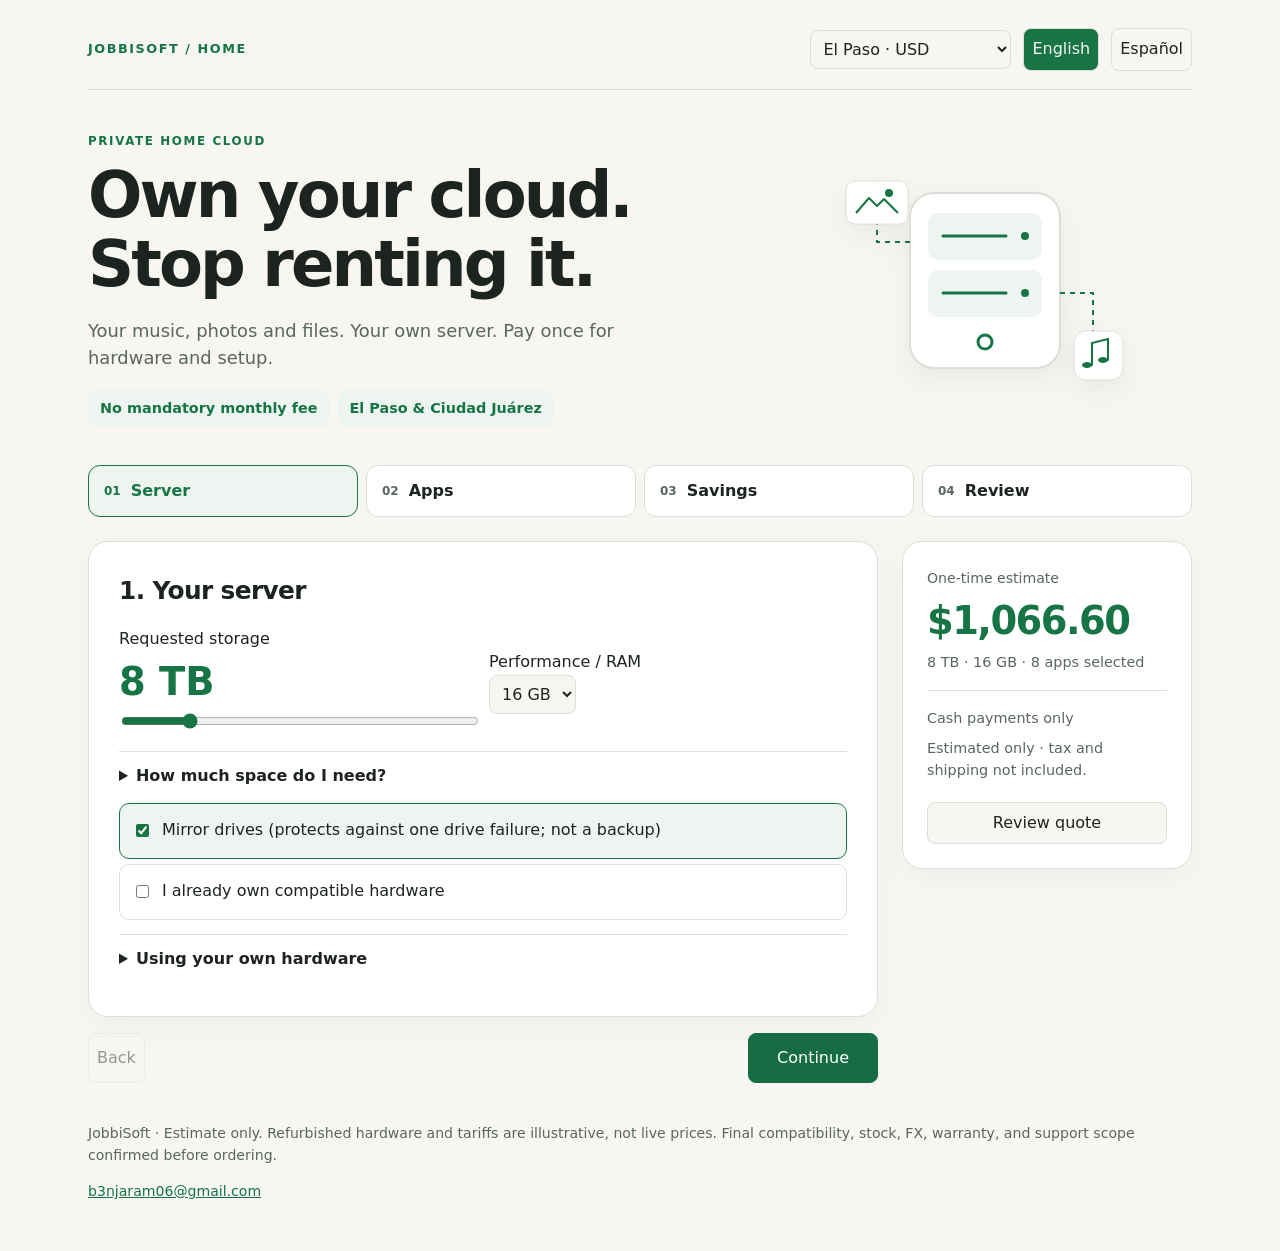
==== commit 61995309: "Polish visual icons and add customer appliance launcher with separate status page" ====
--- a/quote/index.html
+++ b/quote/index.html
@@ -5,7 +5,7 @@
 <nav class="steps" aria-label="Configuration"><button type="button" data-step="0"><span>01</span><span data-t="stepHardware"></span></button><button type="button" data-step="1"><span>02</span><span data-t="stepApps"></span></button><button type="button" data-step="2"><span>03</span><span data-t="stepSavings"></span></button><button type="button" data-step="3"><span>04</span><span data-t="stepReview"></span></button></nav><div class="wizard-layout"><div class="wizard-pages">
 <section class="page" data-page="0"><h2 data-t="hardware"></h2><div class="split"><label><span data-t="storage"></span><strong id="capacity" class="big"></strong><input id="tb" type="range" min="1" max="40" value="8"></label><label><span data-t="performance"></span><select id="ram"><option value="8">8 GB</option><option value="16" selected>16 GB</option><option value="32">32 GB</option></select></label></div><details><summary data-t="storageHelp"></summary><p class="muted" data-t="guide"></p></details><label class="option"><input type="checkbox" id="mirror" checked><span data-t="mirror"></span></label><label class="option"><input type="checkbox" id="own"><span data-t="own"></span></label><details><summary data-t="hardwareHelp"></summary><p class="muted" data-t="ownNote"></p></details></section>
 <section class="page" data-page="1"><h2 data-t="apps"></h2><div id="apps" class="grid"></div><details><summary data-t="appHelp"></summary><p class="muted" data-t="appsNote"></p></details></section>
-<section class="page" data-page="2"><h2 data-t="bills"></h2><div id="subs" class="grid"></div><label class="row"><span data-t="other"></span><input id="other" type="number" min="0" step="0.01" value="0"></label><p class="muted" data-t="billShort"></p><details><summary data-t="detailsLabel"></summary><p class="muted" data-t="billNote"></p></details></section>
+<section class="page" data-page="2"><h2 data-t="bills"></h2><p class="muted" data-t="billShort"></p><details id="subscriptionChoices"><summary data-t="selectSubscriptions"></summary><div id="subs" class="grid"></div><label class="row"><span data-t="other"></span><input id="other" type="number" min="0" step="0.01" value="0"></label><p class="muted" data-t="billNote"></p></details></section>
 <section class="page" data-page="2"><h2 data-t="costs"></h2><label class="support-choice"><span data-t="support"></span><select id="support"><option value="6">6</option><option value="12">12</option></select></label><details><summary data-t="advancedCosts"></summary><div class="grid"><label><span data-t="tariff"></span><select id="tier"></select></label><label><span data-t="rate"></span><input id="rate" type="number" min="0" max="100" step="0.001"></label><label><span data-t="power"></span><input id="watts" type="number" min="1" max="1000" step="1"></label><label><span data-t="extra"></span><input id="extra" type="number" min="0" step="0.01" value="0"></label></div><p class="muted" data-t="costNote"></p></details></section>
 <section class="page" data-page="3"><h2 data-t="quote"></h2><div class="review-total"><small data-t="total"></small><strong id="reviewPrice">—</strong></div><details><summary data-t="breakdown"></summary><div id="quote"></div></details><button id="copy" data-t="copy"></button><button id="export"></button><span id="copyStatus" role="status"></span><div class="contact"><h3 data-t="requestTitle"></h3><p data-t="requestShort"></p><a id="request" class="cta" href="mailto:b3njaram06@gmail.com" data-t="request"></a><p class="muted" data-t="requestPrivacy"></p></div></section>
 <section class="page" data-page="3"><h2 data-t="savings"></h2><div id="stats" class="grid"></div><svg id="chart" viewBox="0 0 640 290" role="img" aria-label="Five year cost comparison"></svg><details><summary data-t="assumptions"></summary><p class="muted" data-t="disclaimer"></p></details></section>
--- a/quote/style.css
+++ b/quote/style.css
@@ -41,3 +41,5 @@
 @keyframes arrive{from{opacity:0;transform:translateY(7px)}to{opacity:1;transform:translateY(0)}}
 @media(max-width:740px){.hero{grid-template-columns:1fr;padding:24px 0 10px}.hero-art{display:none}.wizard-layout{grid-template-columns:1fr}.live-card{position:static;grid-row:1;padding:16px}.live-card .live-divider,.live-card>p:not(#liveConfig),.live-card button{display:none}.live-card>strong{font-size:1.9rem}.steps{gap:5px}.steps button{padding:10px 6px;flex-direction:column;align-items:flex-start;gap:2px;font-size:.83rem}.wizard-actions{position:sticky;bottom:0;background:var(--bg);padding:10px 0;z-index:2}.controls{font-size:.85rem}}
 @media(prefers-reduced-motion:reduce){*,*::before,*::after{animation:none!important;transition:none!important;scroll-behavior:auto!important}}
+
+.app-icon svg{width:24px;height:24px;margin:0;display:block}.hero-art svg{filter:drop-shadow(0 10px 14px #14231b10)}
